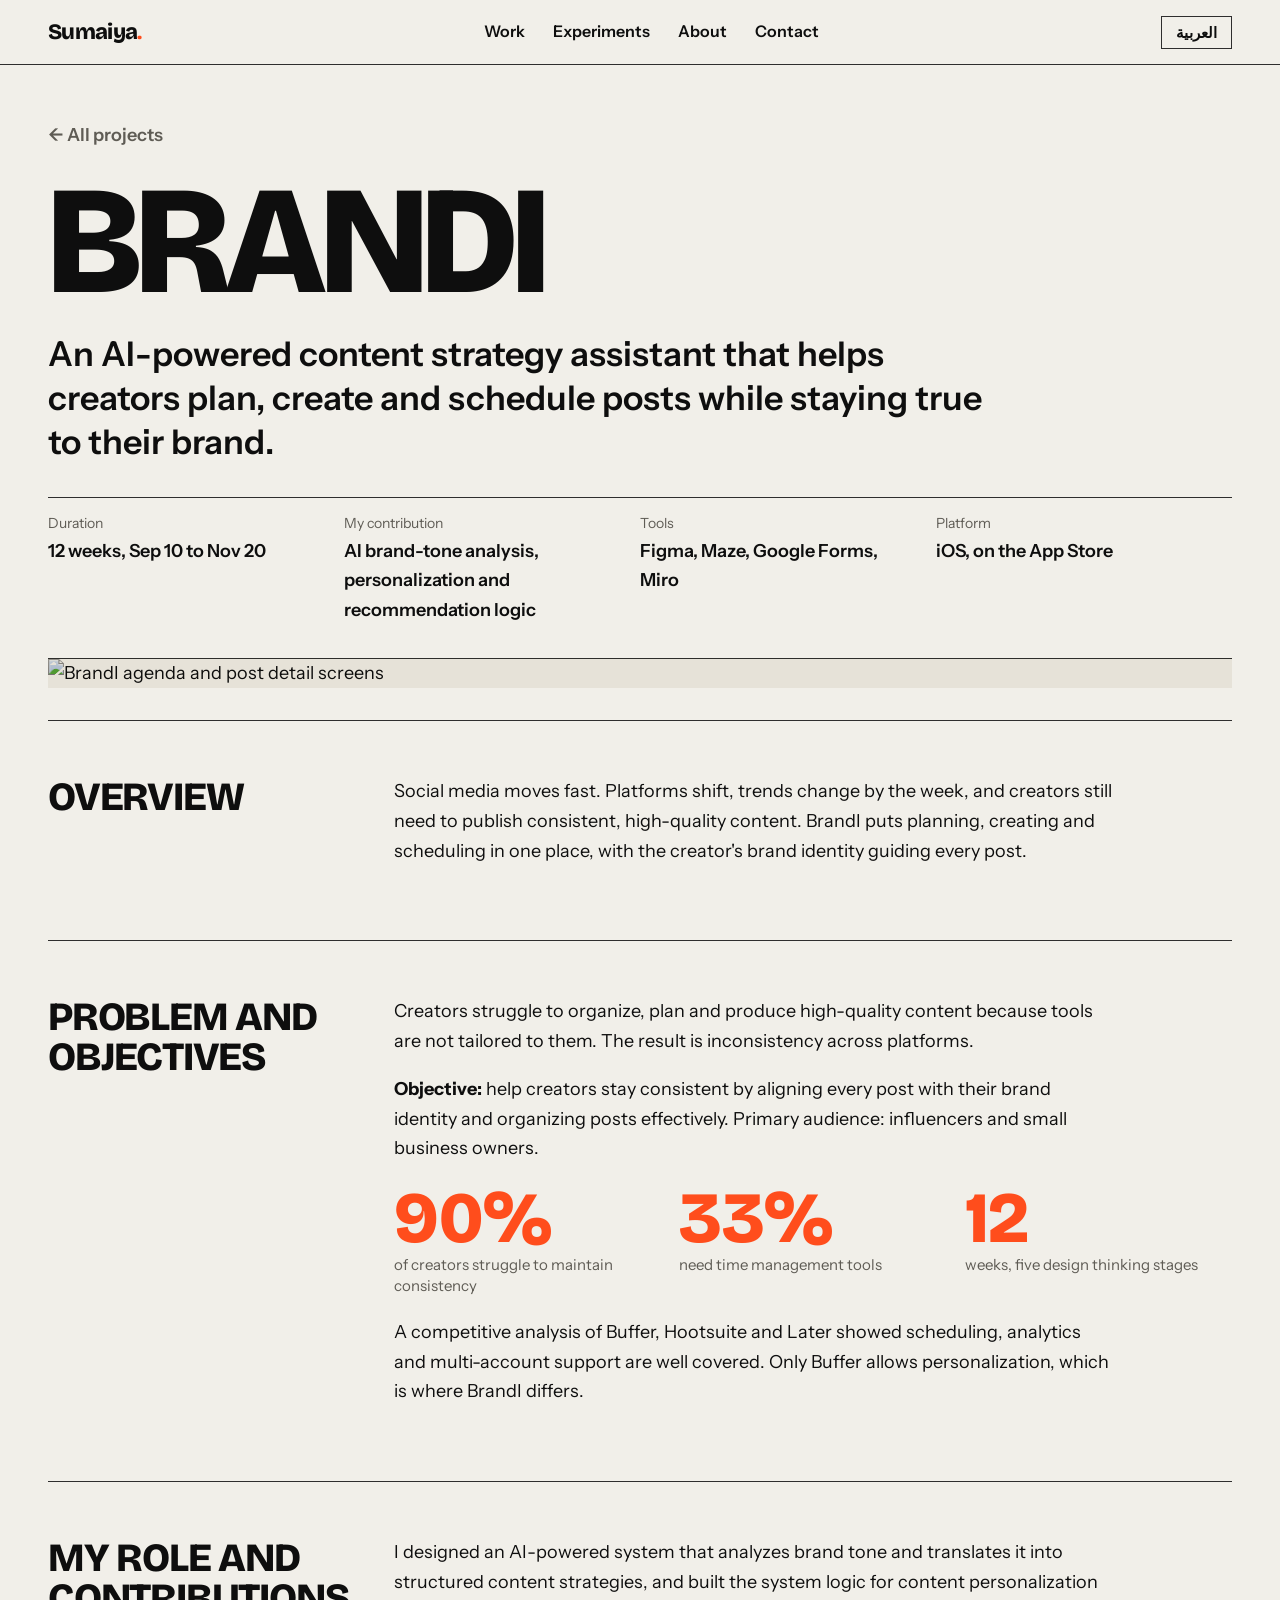
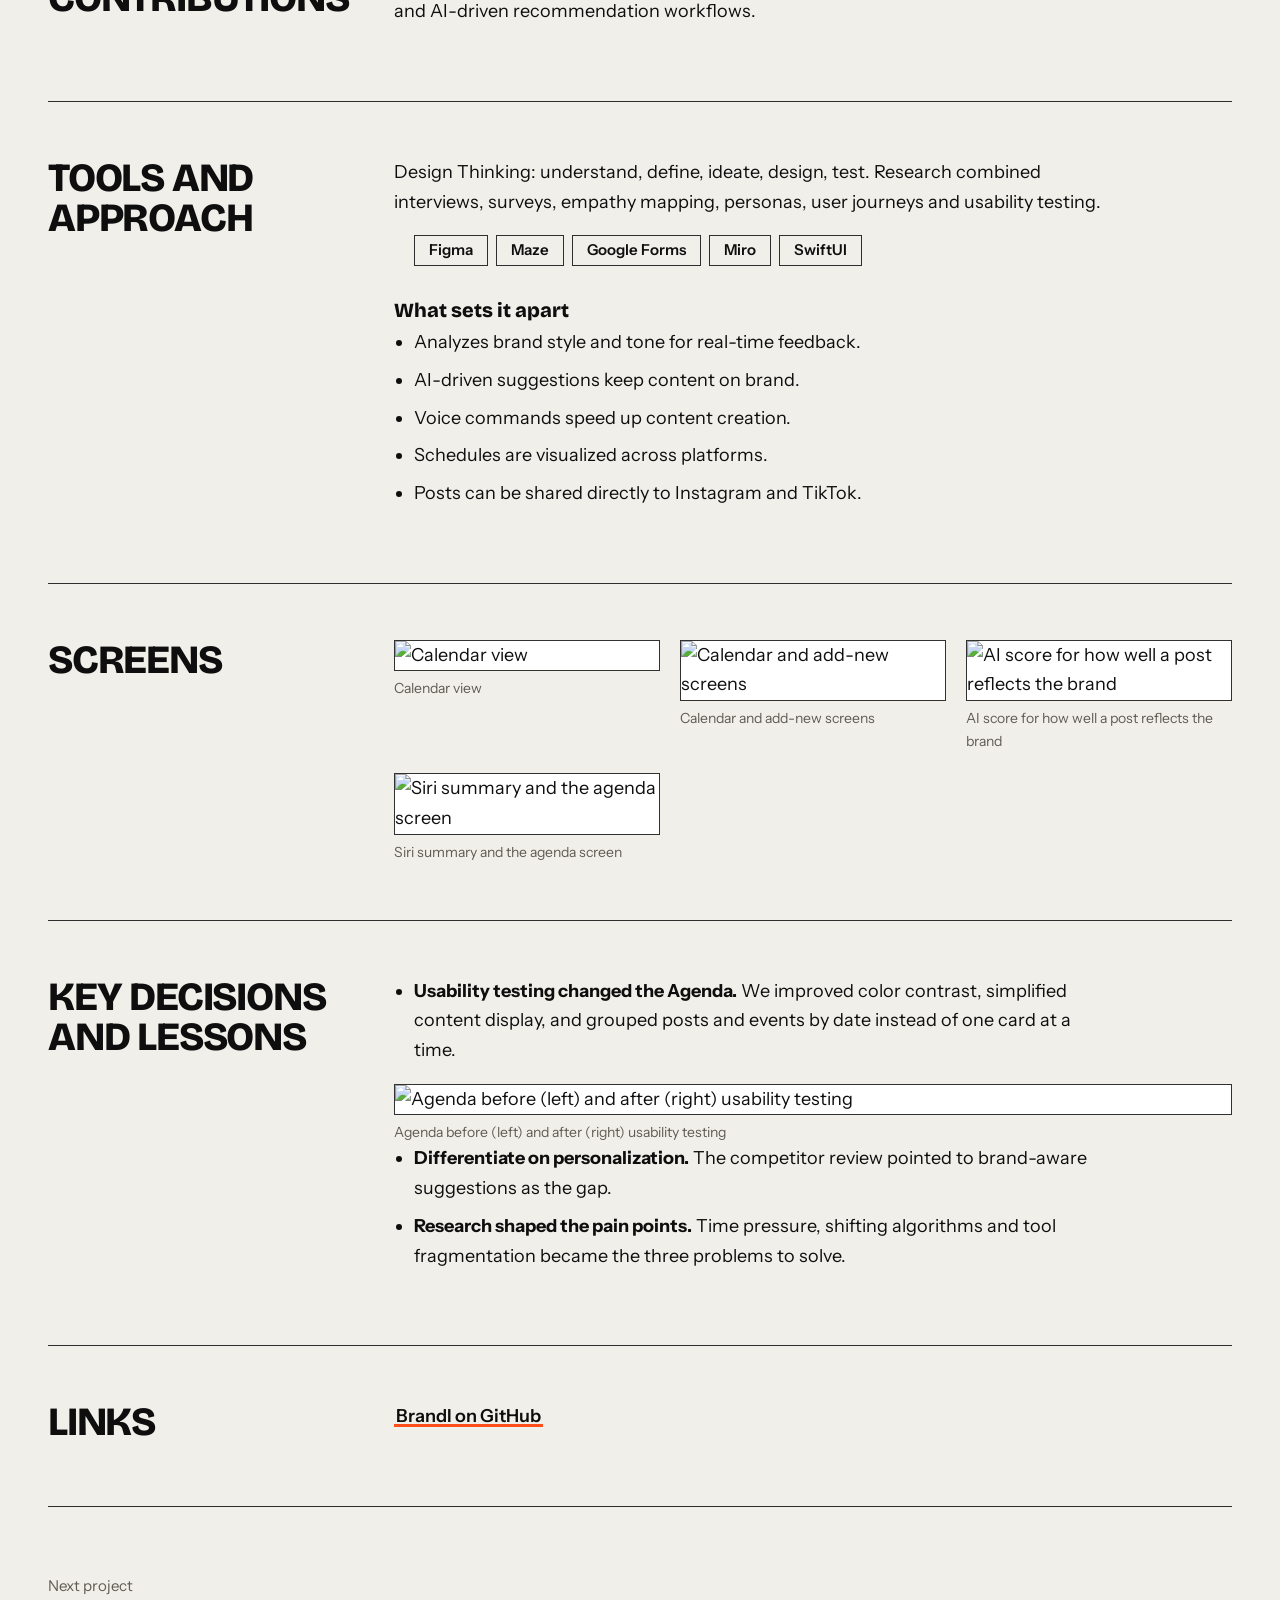
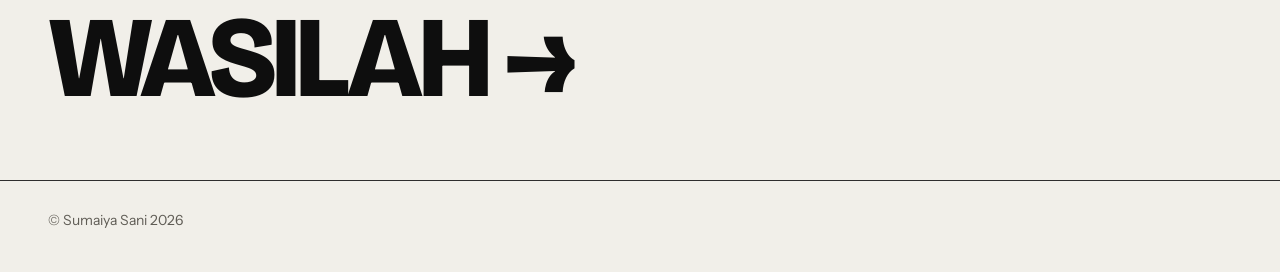
==== project-brandi.html @ 0cf7f4a2 "Add files via upload" ====
<!DOCTYPE html>
<html lang="en">
<head>
<meta charset="utf-8">
<meta name="viewport" content="width=device-width, initial-scale=1">
<script>try{if(localStorage.getItem('lang')==='ar'){document.documentElement.lang='ar';document.documentElement.dir='rtl'}}catch(e){}</script>
<title data-ar="BrandI | سمية ثاني">BrandI | Sumaiya Sani</title>
<meta name="description" content="An AI-powered content strategy assistant that helps creators plan, create and schedule posts while staying true to their brand.">
<meta property="og:title" content="BrandI | Sumaiya Sani">
<meta property="og:description" content="An AI-powered content strategy assistant that helps creators plan, create and schedule posts while staying true to their brand.">
<meta property="og:image" content="images/brandi-1.jpg">
<meta name="theme-color" content="#F1EFE9">
<link rel="preconnect" href="https://fonts.googleapis.com">
<link rel="preconnect" href="https://fonts.gstatic.com" crossorigin>
<link href="https://fonts.googleapis.com/css2?family=Bricolage+Grotesque:wght@700;800&family=IBM+Plex+Sans+Arabic:wght@400;600;700&family=Instrument+Sans:wght@400;600;700&display=swap" rel="stylesheet">
<link rel="stylesheet" href="site.css">
</head>
<body>
<a class="skip" href="#main" data-ar="انتقل إلى المحتوى">Skip to content</a>
<div id="cur" aria-hidden="true"></div>
<img id="pv" alt="" src="[data-uri]">
<header class="hdr"><div class="wrap">
<a class="logo" href="index.html" aria-label="Sumaiya Sani, home">Sumaiya<b>.</b></a>
<nav class="nav" id="nav" aria-label="Main">
<a href="index.html#work" data-ar="أعمالي">Work</a><a href="index.html#experiments" data-ar="تجارب">Experiments</a><a href="index.html#about" data-ar="نبذة">About</a><a href="index.html#contact" data-ar="تواصل">Contact</a>
</nav>
<div class="hr"><button class="lg" type="button" aria-label="Switch language">العربية</button><button class="mb" type="button" aria-expanded="false" aria-controls="nav">Menu</button></div>
</div></header>

<main id="main"><div class="wrap">
<div class="ph1">
<a class="bk" href="index.html#projects" data-ar="→ كل المشاريع">&larr; All projects</a>
<h1 class="d">BrandI</h1>
<p class="one" data-ar="مساعد ذكاء اصطناعي لاستراتيجية المحتوى يساعد صناع المحتوى على التخطيط وإنشاء وجدولة المنشورات مع البقاء وفيّين لعلامتهم.">An AI-powered content strategy assistant that helps creators plan, create and schedule posts while staying true to their brand.</p>
<dl class="meta"><div><dt data-ar="المدة">Duration</dt><dd data-ar="12 أسبوعًا، من 10 سبتمبر إلى 20 نوفمبر">12 weeks, Sep 10 to Nov 20</dd></div><div><dt data-ar="مساهمتي">My contribution</dt><dd data-ar="تحليل نبرة العلامة بالذكاء الاصطناعي ومنطق التخصيص والتوصيات">AI brand-tone analysis, personalization and recommendation logic</dd></div><div><dt data-ar="الأدوات">Tools</dt><dd>Figma, Maze, Google Forms, Miro</dd></div><div><dt data-ar="المنصة">Platform</dt><dd data-ar="iOS، على App Store">iOS, on the App Store</dd></div></dl>
<div class="hi "><img src="images/brandi-1.jpg" alt="BrandI agenda and post detail screens"></div>
</div>
<div class="sc rv"><h2 class="d" data-ar="نظرة عامة">Overview</h2><div class="tx"><p data-ar="وسائل التواصل تتحرك بسرعة. المنصات تتغير، والاتجاهات تتبدل أسبوعيًا، ومع ذلك يحتاج صناع المحتوى إلى نشر محتوى متسق وعالي الجودة. يجمع BrandI التخطيط والإنشاء والجدولة في مكان واحد، وتوجّه هوية علامة المبدع كل منشور.">Social media moves fast. Platforms shift, trends change by the week, and creators still need to publish consistent, high-quality content. BrandI puts planning, creating and scheduling in one place, with the creator's brand identity guiding every post.</p></div></div>
<div class="sc rv"><h2 class="d" data-ar="المشكلة والأهداف">Problem and objectives</h2><div class="tx"><p data-ar="يعاني صناع المحتوى من تنظيم المحتوى وتخطيطه وإنتاجه بجودة عالية لأن الأدوات غير مصممة لهم. والنتيجة عدم اتساق عبر المنصات.">Creators struggle to organize, plan and produce high-quality content because tools are not tailored to them. The result is inconsistency across platforms.</p><p data-ar="&lt;b&gt;الهدف:&lt;/b&gt; مساعدة صناع المحتوى على الاتساق بمواءمة كل منشور مع هوية علامتهم وتنظيم المنشورات بفعالية. الجمهور الأساسي: المؤثرون وأصحاب الأعمال الصغيرة."><b>Objective:</b> help creators stay consistent by aligning every post with their brand identity and organizing posts effectively. Primary audience: influencers and small business owners.</p><div class="big3"><div><b>90%</b><span data-ar="من صناع المحتوى يجدون صعوبة في الحفاظ على الاتساق">of creators struggle to maintain consistency</span></div><div><b>33%</b><span data-ar="يحتاجون أدوات لإدارة الوقت">need time management tools</span></div><div><b>12</b><span data-ar="أسبوعًا، خمس مراحل من التفكير التصميمي">weeks, five design thinking stages</span></div></div><p data-ar="أظهر تحليل المنافسين Buffer وHootsuite وLater أن الجدولة والتحليلات ودعم الحسابات المتعددة مغطاة جيدًا. وBuffer وحده يتيح التخصيص، وهنا يختلف BrandI.">A competitive analysis of Buffer, Hootsuite and Later showed scheduling, analytics and multi-account support are well covered. Only Buffer allows personalization, which is where BrandI differs.</p></div></div>
<div class="sc rv"><h2 class="d" data-ar="دوري ومساهماتي">My role and contributions</h2><div class="tx"><p data-ar="صممت نظامًا مدعومًا بالذكاء الاصطناعي يحلل نبرة العلامة ويحوّلها إلى استراتيجيات محتوى منظمة، وبنيت منطق النظام لتخصيص المحتوى وسير عمل التوصيات المدعومة بالذكاء الاصطناعي.">I designed an AI-powered system that analyzes brand tone and translates it into structured content strategies, and built the system logic for content personalization and AI-driven recommendation workflows.</p></div></div>
<div class="sc rv"><h2 class="d" data-ar="الأدوات والمنهج">Tools and approach</h2><div class="tx"><p data-ar="التفكير التصميمي: فهم، تعريف، توليد أفكار، تصميم، اختبار. جمع البحث بين المقابلات والاستبيانات وخرائط التعاطف والشخصيات ورحلات المستخدم واختبارات قابلية الاستخدام.">Design Thinking: understand, define, ideate, design, test. Research combined interviews, surveys, empathy mapping, personas, user journeys and usability testing.</p><ul class="tl"><li>Figma</li><li>Maze</li><li>Google Forms</li><li>Miro</li><li>SwiftUI</li></ul><h3 data-ar="ما يميزه">What sets it apart</h3><ul><li data-ar="يحلل أسلوب العلامة ونبرتها لتغذية راجعة فورية.">Analyzes brand style and tone for real-time feedback.</li><li data-ar="اقتراحات بالذكاء الاصطناعي تُبقي المحتوى على العلامة.">AI-driven suggestions keep content on brand.</li><li data-ar="أوامر صوتية تسرّع إنشاء المحتوى.">Voice commands speed up content creation.</li><li data-ar="تُعرض الجداول عبر المنصات بصريًا.">Schedules are visualized across platforms.</li><li data-ar="يمكن مشاركة المنشورات مباشرة إلى إنستغرام وتيك توك.">Posts can be shared directly to Instagram and TikTok.</li></ul></div></div>
<div class="sc rv"><h2 class="d" data-ar="الشاشات">Screens</h2><div class="tx"><div class="shots"><figure><img src="images/brandi-2.jpg" alt="Calendar view" loading="lazy"><figcaption data-ar="عرض التقويم">Calendar view</figcaption></figure><figure><img src="images/brandi-calendar.jpg" alt="Calendar and add-new screens" loading="lazy"><figcaption data-ar="التقويم وشاشة الإضافة">Calendar and add-new screens</figcaption></figure><figure><img src="images/brandi-ai.jpg" alt="AI score for how well a post reflects the brand" loading="lazy"><figcaption data-ar="تقييم بالذكاء الاصطناعي لمدى تعبير المنشور عن العلامة">AI score for how well a post reflects the brand</figcaption></figure><figure><img src="images/brandi-siri.jpg" alt="Siri summary and the agenda screen" loading="lazy"><figcaption data-ar="ملخص Siri وشاشة Agenda">Siri summary and the agenda screen</figcaption></figure></div></div></div>
<div class="sc rv"><h2 class="d" data-ar="القرارات والدروس">Key decisions and lessons</h2><div class="tx"><ul><li data-ar="&lt;b&gt;اختبار قابلية الاستخدام غيّر Agenda.&lt;/b&gt; حسّنا تباين الألوان، وبسّطنا عرض المحتوى، وجمعنا المنشورات والفعاليات حسب التاريخ بدل بطاقة واحدة في كل مرة."><b>Usability testing changed the Agenda.</b> We improved color contrast, simplified content display, and grouped posts and events by date instead of one card at a time.</li></ul><div class="shots"><figure><img src="images/brandi-usability.jpg" alt="Agenda before (left) and after (right) usability testing" loading="lazy"><figcaption data-ar="شاشة Agenda قبل (يسارًا) وبعد (يمينًا) اختبار قابلية الاستخدام">Agenda before (left) and after (right) usability testing</figcaption></figure></div><ul><li data-ar="&lt;b&gt;التميّز بالتخصيص.&lt;/b&gt; أشارت مراجعة المنافسين إلى أن الاقتراحات الواعية بالعلامة هي الفجوة."><b>Differentiate on personalization.</b> The competitor review pointed to brand-aware suggestions as the gap.</li><li data-ar="&lt;b&gt;البحث شكّل نقاط الألم.&lt;/b&gt; ضغط الوقت وتغيّر الخوارزميات وتشتت الأدوات أصبحت المشكلات الثلاث التي نحلها."><b>Research shaped the pain points.</b> Time pressure, shifting algorithms and tool fragmentation became the three problems to solve.</li></ul></div></div>
<div class="sc rv"><h2 class="d" data-ar="الروابط">Links</h2><div class="tx"><p><a class="ph" href="https://github.com/sumaiya-thani/BrandI">BrandI on GitHub</a></p></div></div>
</div>
<div class="wrap"><a class="nxt" href="project-wasilaah.html"><small data-ar="المشروع التالي">Next project</small><b data-ar="Wasilah ←">Wasilah &rarr;</b></a></div>
</main>
<footer><div class="wrap"><span data-ar="© سمية ثاني">&copy; Sumaiya Sani</span> <span id="y"></span></div></footer>
<dialog id="lb"><img alt=""></dialog>
<script src="site.js"></script>
</body>
</html>
---- site.css ----
@view-transition{navigation:auto}
:root{--bg:#F1EFE9;--ink:#0E0E0E;--mute:#5F5C55;--ln:rgba(14,14,14,.85);--soft:#E6E2D8;--ac:#FF4D1C;--d:"Bricolage Grotesque","Helvetica Neue",Arial,sans-serif;--b:"Instrument Sans","Helvetica Neue",Arial,sans-serif}
*{box-sizing:border-box}
html{scroll-behavior:smooth;scroll-padding-top:80px}
body{margin:0;background:var(--bg);color:var(--ink);font:400 18px/1.65 var(--b);overflow-x:hidden}
img,svg{max-width:100%;display:block}
a{color:inherit}
:focus-visible{outline:3px solid var(--ac);outline-offset:3px}
.skip{position:absolute;left:-999px;top:8px;background:var(--ink);color:var(--bg);padding:8px 14px;z-index:100}
.skip:focus{left:8px}
.wrap{max-width:1240px;margin:0 auto;padding:0 28px}
.d{font-family:var(--d);font-weight:800;text-transform:uppercase;letter-spacing:-.035em;line-height:.92}
/* header */
.hdr{position:sticky;top:0;z-index:40;background:var(--bg);border-bottom:1px solid var(--ln)}
.hdr .wrap{display:flex;justify-content:space-between;align-items:center;height:64px}
.logo{font:800 22px var(--d);text-decoration:none;letter-spacing:-.03em}
.logo b{color:var(--ac)}
.nav{display:flex;gap:28px}
.nav a{text-decoration:none;font-weight:600;font-size:16px;background:linear-gradient(var(--ac),var(--ac)) 0 100%/0 2px no-repeat;transition:background-size .25s;padding-bottom:2px}
.nav a:hover,.nav a[aria-current]{background-size:100% 2px}
.hr{display:flex;gap:8px}
.lg{font:600 15px var(--b);background:none;border:1px solid var(--ln);padding:6px 14px;cursor:pointer;color:var(--ink)}
.lg:hover,.mb:hover{background:var(--ink);color:var(--bg)}
.mb{display:none;font:600 15px var(--b);background:none;border:1px solid var(--ln);padding:6px 14px;cursor:pointer;color:var(--ink)}
@media (max-width:760px){.mb{display:block}.nav{position:fixed;inset:64px 0 0 0;background:var(--bg);flex-direction:column;gap:0;padding:12px 28px;transform:translateY(-120%);transition:transform .35s;visibility:hidden}.nav.open{transform:none;visibility:visible}.nav a{font:800 44px/1.3 var(--d);text-transform:uppercase;border-bottom:1px solid var(--ln);padding:14px 0;background:none}}
/* inline phrases */
.ph{text-decoration:none;font-weight:600;background:linear-gradient(var(--ac),var(--ac)) 0 100%/100% 3px no-repeat;transition:background-size .25s,color .25s;padding:0 .1em}
.ph:hover,.ph:focus-visible{background-size:100% 100%;color:#fff}
/* hero */
.hero{padding:72px 0 64px}
.hero h1{font-size:clamp(64px,17vw,230px);margin:0 0 40px}
.hero h1>span{display:block;overflow:hidden;padding-bottom:.04em}
.hero h1 .c{display:inline-block;transition:transform .25s cubic-bezier(.3,1.6,.5,1)}
.hero h1 .c:hover{transform:translateY(-.08em) rotate(-4deg);color:var(--ac)}
.hero h1 em{font-style:normal;color:var(--ac)}
.hg{display:grid;grid-template-columns:3fr 7fr;gap:28px}
.hg small{font-size:15px;color:var(--mute);line-height:1.5}
.hg p{font:600 clamp(22px,3.4vw,38px)/1.3 var(--b);margin:0;max-width:26em}
/* sections */
section{border-top:1px solid var(--ln);padding:88px 0}
h2{font-size:clamp(38px,7vw,88px);margin:0 0 40px}
.lab{font-size:15px;color:var(--mute);margin:0 0 8px}
.what p{font:700 clamp(30px,6.2vw,76px)/1.02 var(--d);letter-spacing:-.03em;margin:0 0 28px;max-width:16em}
.what p:nth-child(even){margin-inline-start:clamp(0px,14vw,200px)}
.what .ph{font-weight:800}
/* featured */
.fg{display:grid;grid-template-columns:repeat(12,1fr);gap:56px 28px}
.fc{display:block;text-decoration:none;border-top:1px solid var(--ln);padding-top:14px}
.fc .im{background:var(--soft);overflow:hidden;margin-bottom:16px}
.fc .im img{width:100%;transition:transform .7s cubic-bezier(.2,.7,.3,1)}
.fc .im img.mx{mix-blend-mode:multiply}
.fc:hover .im img{transform:scale(1.05)}
.fc h3{font:800 clamp(30px,4.4vw,54px)/.98 var(--d);text-transform:uppercase;letter-spacing:-.03em;margin:0 0 8px;display:flex;justify-content:space-between;gap:12px}
.fc h3 i{font-style:normal;color:var(--ac);transition:transform .3s}
.fc:hover h3 i{transform:translate(6px,-6px)}
.fc p{margin:0;color:var(--mute);max-width:34em}
.f1{grid-column:1/9}.f2{grid-column:9/13;align-self:end}.f3{grid-column:1/6;margin-top:20px}.f4{grid-column:6/13;margin-top:96px}
.fc .im.dk{background:#0b0c2a}
.fc .im.sq img{aspect-ratio:4/3;object-fit:cover;object-position:top}
@media (max-width:860px){.f1,.f2,.f3,.f4{grid-column:1/-1;margin-top:0}}
/* explore */
.fl{display:flex;flex-wrap:wrap;gap:8px 26px;margin:0 0 40px}
.fl button{font:700 20px var(--d);text-transform:uppercase;letter-spacing:-.02em;background:linear-gradient(var(--ac),var(--ac)) 0 100%/0 3px no-repeat;border:0;padding:0 0 3px;cursor:pointer;color:var(--mute);transition:background-size .25s,color .25s}
.fl button:hover{color:var(--ink)}
.fl button[aria-pressed=true]{color:var(--ink);background-size:100% 3px}
.ex{columns:3 280px;column-gap:28px}
.it{break-inside:avoid;border-top:1px solid var(--ln);padding:14px 0 30px;animation:in .5s ease both}
.it[hidden]{display:none}
@keyframes in{from{opacity:0;transform:translateY(14px)}}
.it .im{background:var(--soft);margin-bottom:12px}
.it .im img{width:100%;mix-blend-mode:multiply}
.it .im.dk img{mix-blend-mode:normal}
.it h3{font:800 25px/1.05 var(--d);letter-spacing:-.02em;margin:0 0 6px}
.it p{margin:0;color:var(--mute);font-size:16px}
.it .tg{font-size:13px;color:var(--ac);font-weight:700;margin-bottom:6px}
.it details summary{cursor:pointer;color:var(--ink);font-weight:600;margin-top:8px;font-size:16px}
.it details p{margin-top:8px;color:var(--ink)}
.empty{display:none;color:var(--mute)}
/* all projects */
.row{display:grid;grid-template-columns:60px 1fr auto auto;gap:20px;align-items:baseline;padding:22px 0;border-top:1px solid var(--ln);text-decoration:none;transition:padding .3s}
.row:last-child{border-bottom:1px solid var(--ln)}
.row .n{color:var(--mute);font-size:15px}
.row .tt{font:800 clamp(28px,5vw,60px)/1 var(--d);text-transform:uppercase;letter-spacing:-.03em;transition:transform .3s,color .3s}
.row .ds{color:var(--mute);font-size:15px;max-width:20em}
.row .ar{color:var(--ac);font-size:30px;font-family:var(--d)}
a.row:hover .tt{transform:translateX(12px);color:var(--ac)}
.row.off .tt{color:var(--mute)}
.row.off .ar{color:var(--mute);font:400 14px var(--b)}
@media (max-width:760px){.row{grid-template-columns:36px 1fr auto}.row .ds{display:none}}
/* about */
.ab{display:grid;grid-template-columns:5fr 7fr;gap:48px}
.ab p{margin:0 0 20px;font-size:clamp(20px,2.4vw,27px);line-height:1.4}
.ab ul{list-style:none;margin:0;padding:0}
.ab li{padding:12px 0;border-top:1px solid var(--ln);display:flex;justify-content:space-between;gap:16px}
.ab li span{color:var(--mute);font-size:15px;text-align:end}
@media (max-width:860px){.ab{grid-template-columns:1fr}}
/* contact */
.ct h2{font-size:clamp(44px,10vw,150px)}
.ct .mail{direction:ltr;display:inline-block;font:800 clamp(26px,5.4vw,72px)/1.05 var(--d);letter-spacing:-.03em;text-decoration:none;margin:12px 0 28px;word-break:break-all;background:linear-gradient(var(--ac),var(--ac)) 0 100%/100% 6px no-repeat;transition:background-size .3s,color .3s}
.ct .mail:hover{background-size:100% 100%;color:#fff}
.soc{display:flex;gap:26px;flex-wrap:wrap;font-weight:700;font-size:20px}
footer{padding:28px 0 40px;border-top:1px solid var(--ln);color:var(--mute);font-size:14px}
/* cursor + preview */
#cur{position:fixed;left:0;top:0;width:14px;height:14px;margin:-7px 0 0 -7px;border-radius:50%;background:var(--ac);pointer-events:none;z-index:90;opacity:0;transition:width .2s,height .2s,margin .2s,opacity .2s}
#cur.on{opacity:1}
#cur.big{width:56px;height:56px;margin:-28px 0 0 -28px;opacity:.25}
#pv{position:fixed;left:0;top:0;width:300px;pointer-events:none;z-index:60;opacity:0;transition:opacity .2s;background:var(--soft);border:1px solid var(--ln)}
#pv.on{opacity:1}
@media (hover:none),(pointer:coarse){#cur,#pv{display:none}}
/* reveal */
.rv{opacity:0;transform:translateY(32px);transition:opacity .8s ease,transform .8s cubic-bezier(.2,.7,.3,1);transition-delay:var(--dl,0s)}
.rv.in{opacity:1;transform:none}
/* project detail */
.ph1{padding:56px 0 32px}
.ph1 .bk{font-weight:600;text-decoration:none;color:var(--mute)}
.ph1 h1{font-size:clamp(52px,12vw,170px);margin:20px 0 20px}
.ph1 .one{font:600 clamp(22px,3vw,34px)/1.3 var(--b);max-width:28em;margin:0 0 32px}
.meta{display:grid;grid-template-columns:repeat(auto-fit,minmax(200px,1fr));gap:0;border-top:1px solid var(--ln)}
.meta div{padding:14px 0;padding-inline-end:20px}
.meta dt{font-size:14px;color:var(--mute)}
.meta dd{margin:2px 0 0;font-weight:600}
.hi{background:var(--soft);margin:16px 0 0;border-top:1px solid var(--ln)}
.hi img{width:100%;max-height:560px;object-fit:contain;margin:0 auto;mix-blend-mode:multiply}
.hi.dk{background:#0b0c2a}.hi.dk img{mix-blend-mode:normal}
.sc{display:grid;grid-template-columns:3fr 8fr;gap:32px;padding:56px 0;border-top:1px solid var(--ln)}
.sc h2{font-size:clamp(26px,3.4vw,40px);margin:0;letter-spacing:-.03em;line-height:1}
.sc .tx p{margin:0 0 18px;max-width:40em}
.sc .tx ul{margin:0 0 18px;padding-inline-start:20px;max-width:40em}
.sc .tx li{margin-bottom:8px}
.sc .tx h3{font:800 20px var(--d);margin:24px 0 6px}
.shots{display:grid;grid-template-columns:repeat(auto-fit,minmax(220px,1fr));gap:20px}
.shots figure{margin:0}
.shots img{background:#fff;border:1px solid var(--ln);width:100%;cursor:zoom-in}
.shots figcaption{font-size:14px;color:var(--mute);margin-top:6px}
.emp{border:1px dashed var(--ln);padding:20px;color:var(--mute)}
.tl{display:flex;flex-wrap:wrap;gap:8px;list-style:none;padding:0;margin:0 0 18px}
.tl li{border:1px solid var(--ln);padding:2px 14px;font-weight:600;font-size:15px}
.big3{display:grid;grid-template-columns:repeat(auto-fit,minmax(150px,1fr));gap:18px;margin:8px 0 22px}
.big3 b{display:block;font:800 clamp(44px,6vw,72px)/1 var(--d);color:var(--ac)}
.big3 span{font-size:15px;color:var(--mute);line-height:1.4;display:block}
.nxt{display:block;padding:64px 0;border-top:1px solid var(--ln);text-decoration:none}
.nxt small{color:var(--mute)}
.nxt b{display:block;font:800 clamp(40px,9vw,120px)/1 var(--d);text-transform:uppercase;letter-spacing:-.035em;transition:transform .3s,color .3s}
.nxt:hover b{transform:translateX(16px);color:var(--ac)}
#lb{border:0;padding:0;background:transparent;max-width:94vw;max-height:94vh}
#lb::backdrop{background:rgba(14,14,14,.85)}
#lb img{max-width:94vw;max-height:90vh;background:#fff}
@media (max-width:860px){.sc{grid-template-columns:1fr;gap:16px}.hg{grid-template-columns:1fr}}
@media (prefers-reduced-motion:reduce){html{scroll-behavior:auto}*{animation:none!important;transition:none!important}.rv{opacity:1;transform:none}#cur{display:none}}

/* Arabic / RTL */
html[lang=ar]{--d:"IBM Plex Sans Arabic","Bricolage Grotesque",sans-serif;--b:"IBM Plex Sans Arabic","Instrument Sans",sans-serif}
html[lang=ar] *{text-transform:none!important;letter-spacing:0!important}
html[lang=ar] h1,html[lang=ar] h2,html[lang=ar] .fc h3,html[lang=ar] .row .tt,html[lang=ar] .nxt b,html[lang=ar] .what p,html[lang=ar] .it h3,html[lang=ar] .sc h2,html[lang=ar] .big3 b,html[lang=ar] .fl button{line-height:1.3}
html[lang=ar] .ct .mail{line-height:1.2}
html[lang=ar] .hero h1{font-size:clamp(56px,14vw,190px)}
[dir=rtl] .fc:hover h3 i{transform:translate(-6px,-6px)}
[dir=rtl] a.row:hover .tt{transform:translateX(-12px)}
[dir=rtl] .nxt:hover b{transform:translateX(-16px)}
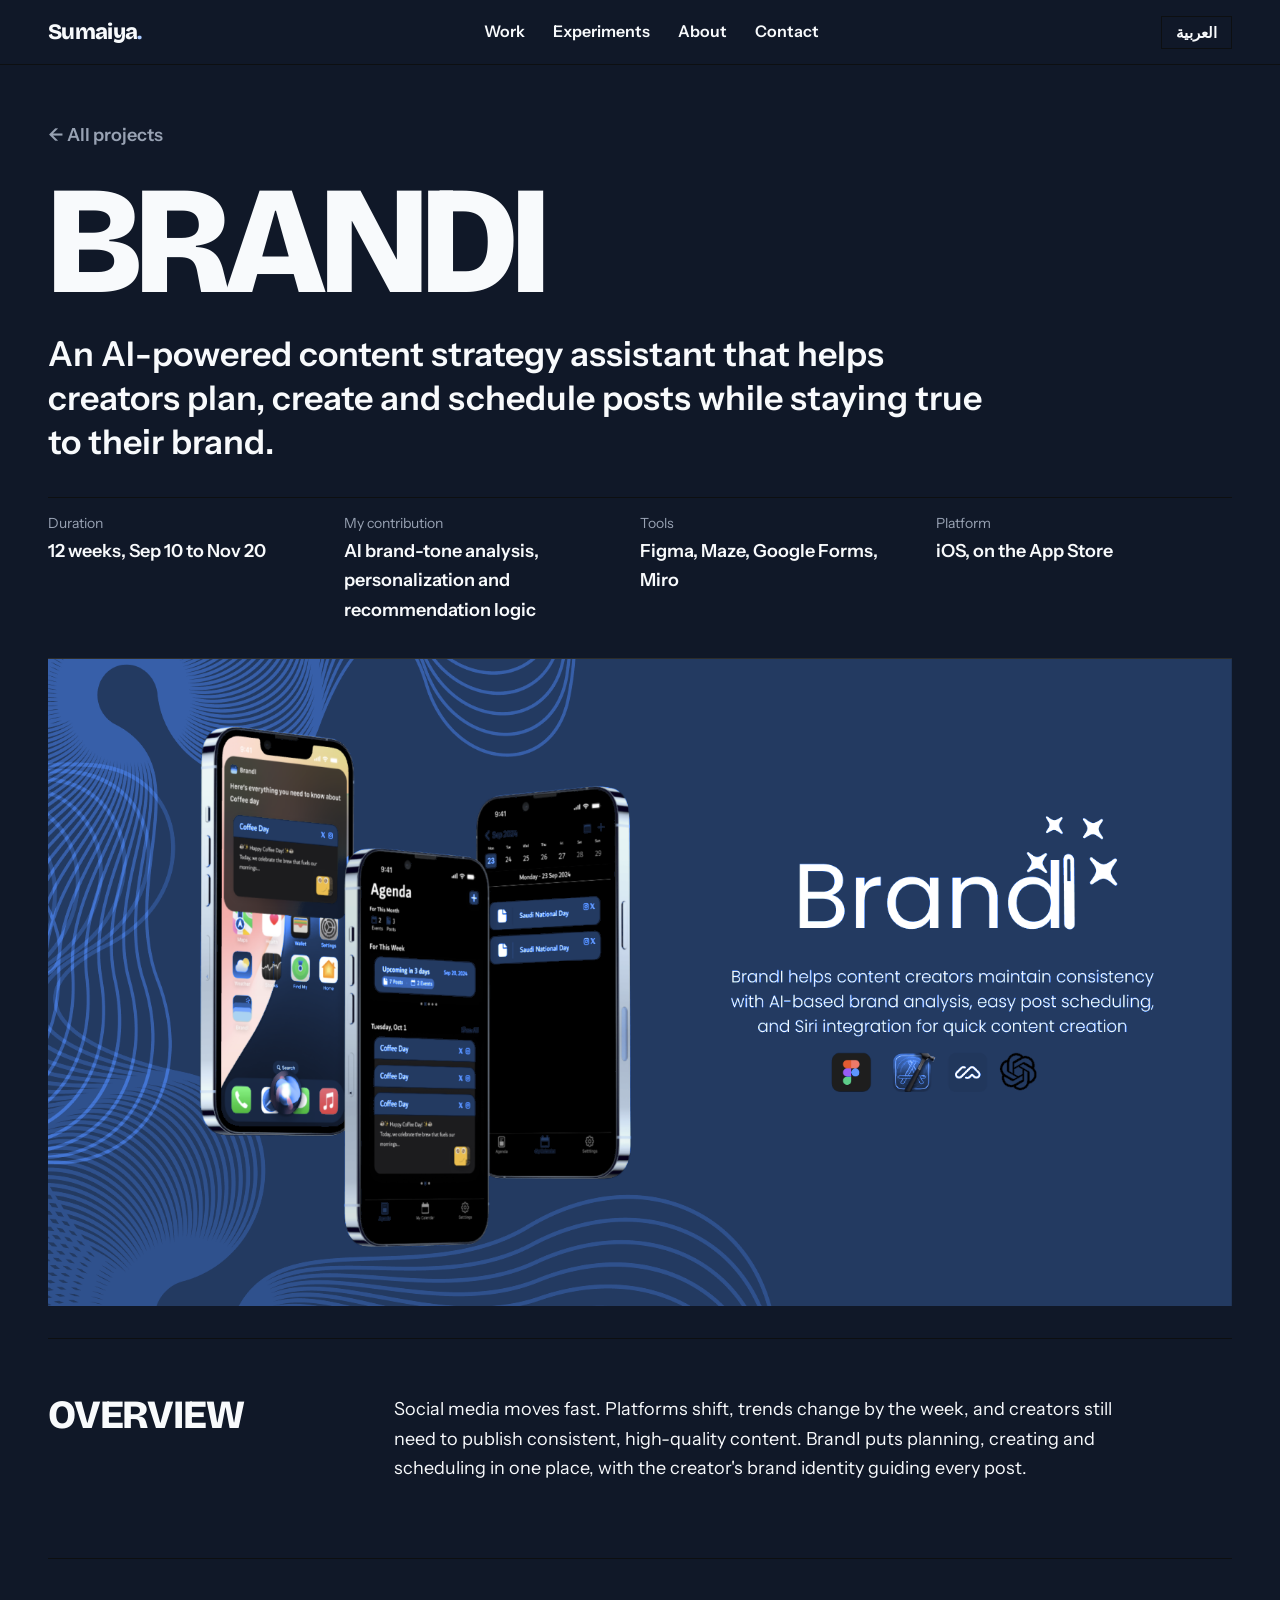
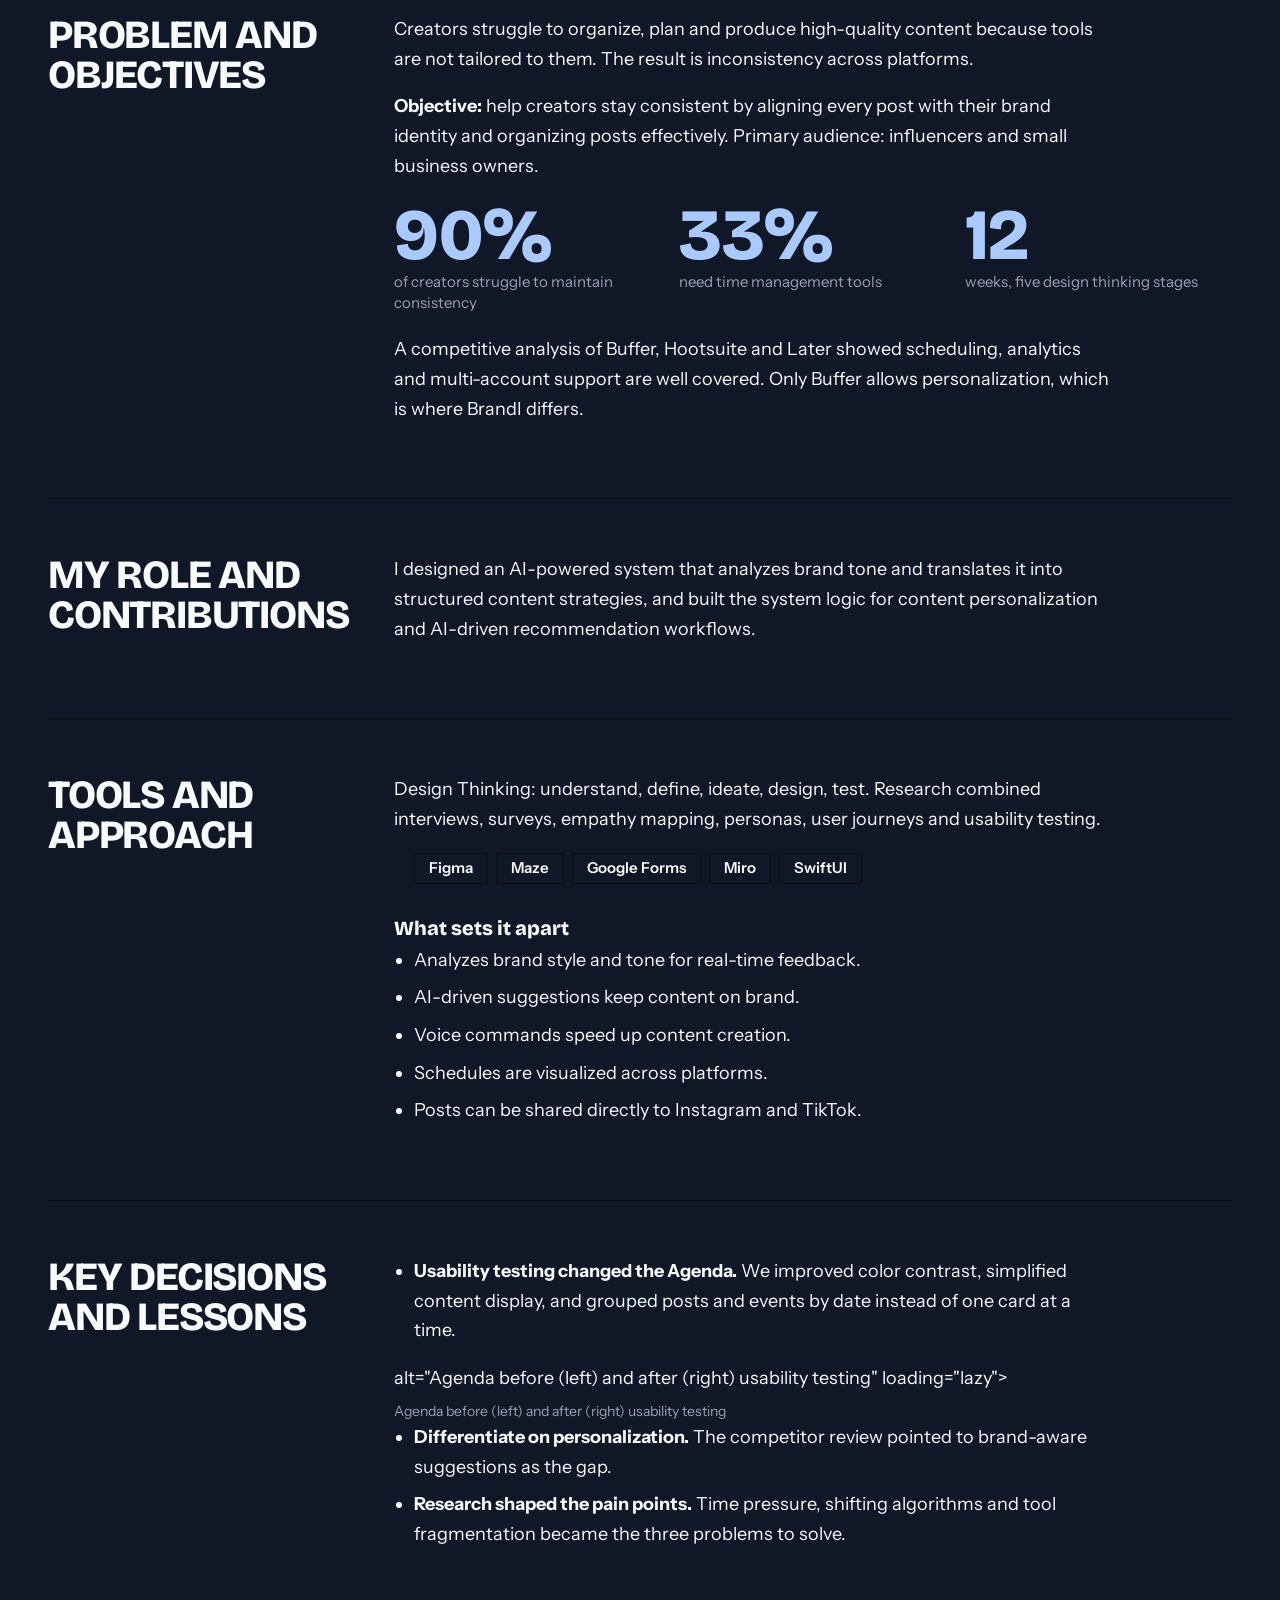
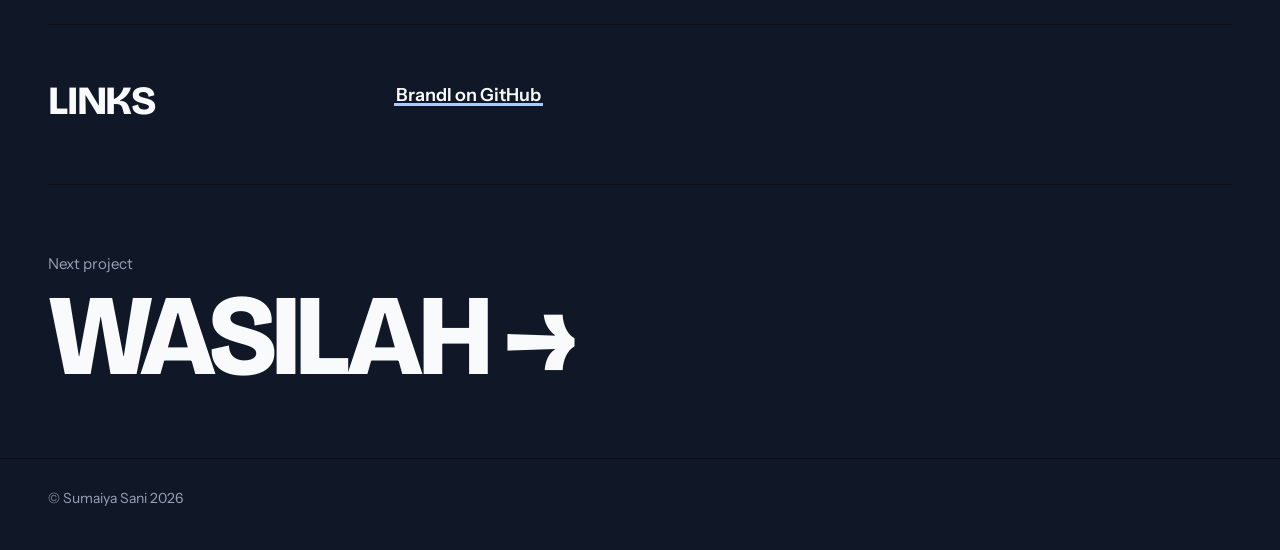
==== commit 72a7f317: "update" ====
--- a/project-brandi.html
+++ b/project-brandi.html
@@ -8,7 +8,7 @@
 <meta name="description" content="An AI-powered content strategy assistant that helps creators plan, create and schedule posts while staying true to their brand.">
 <meta property="og:title" content="BrandI | Sumaiya Sani">
 <meta property="og:description" content="An AI-powered content strategy assistant that helps creators plan, create and schedule posts while staying true to their brand.">
-<meta property="og:image" content="images/brandi-1.jpg">
+<meta property="og:image" content="brandi-cover-16x9.png">
 <meta name="theme-color" content="#F1EFE9">
 <link rel="preconnect" href="https://fonts.googleapis.com">
 <link rel="preconnect" href="https://fonts.gstatic.com" crossorigin>
@@ -33,14 +33,13 @@
 <h1 class="d">BrandI</h1>
 <p class="one" data-ar="مساعد ذكاء اصطناعي لاستراتيجية المحتوى يساعد صناع المحتوى على التخطيط وإنشاء وجدولة المنشورات مع البقاء وفيّين لعلامتهم.">An AI-powered content strategy assistant that helps creators plan, create and schedule posts while staying true to their brand.</p>
 <dl class="meta"><div><dt data-ar="المدة">Duration</dt><dd data-ar="12 أسبوعًا، من 10 سبتمبر إلى 20 نوفمبر">12 weeks, Sep 10 to Nov 20</dd></div><div><dt data-ar="مساهمتي">My contribution</dt><dd data-ar="تحليل نبرة العلامة بالذكاء الاصطناعي ومنطق التخصيص والتوصيات">AI brand-tone analysis, personalization and recommendation logic</dd></div><div><dt data-ar="الأدوات">Tools</dt><dd>Figma, Maze, Google Forms, Miro</dd></div><div><dt data-ar="المنصة">Platform</dt><dd data-ar="iOS، على App Store">iOS, on the App Store</dd></div></dl>
-<div class="hi "><img src="images/brandi-1.jpg" alt="BrandI agenda and post detail screens"></div>
+<div class="hi "><img src="images/brandi-cover-16x9.png" alt="BrandI agenda and post detail screens"></div>
 </div>
 <div class="sc rv"><h2 class="d" data-ar="نظرة عامة">Overview</h2><div class="tx"><p data-ar="وسائل التواصل تتحرك بسرعة. المنصات تتغير، والاتجاهات تتبدل أسبوعيًا، ومع ذلك يحتاج صناع المحتوى إلى نشر محتوى متسق وعالي الجودة. يجمع BrandI التخطيط والإنشاء والجدولة في مكان واحد، وتوجّه هوية علامة المبدع كل منشور.">Social media moves fast. Platforms shift, trends change by the week, and creators still need to publish consistent, high-quality content. BrandI puts planning, creating and scheduling in one place, with the creator's brand identity guiding every post.</p></div></div>
 <div class="sc rv"><h2 class="d" data-ar="المشكلة والأهداف">Problem and objectives</h2><div class="tx"><p data-ar="يعاني صناع المحتوى من تنظيم المحتوى وتخطيطه وإنتاجه بجودة عالية لأن الأدوات غير مصممة لهم. والنتيجة عدم اتساق عبر المنصات.">Creators struggle to organize, plan and produce high-quality content because tools are not tailored to them. The result is inconsistency across platforms.</p><p data-ar="&lt;b&gt;الهدف:&lt;/b&gt; مساعدة صناع المحتوى على الاتساق بمواءمة كل منشور مع هوية علامتهم وتنظيم المنشورات بفعالية. الجمهور الأساسي: المؤثرون وأصحاب الأعمال الصغيرة."><b>Objective:</b> help creators stay consistent by aligning every post with their brand identity and organizing posts effectively. Primary audience: influencers and small business owners.</p><div class="big3"><div><b>90%</b><span data-ar="من صناع المحتوى يجدون صعوبة في الحفاظ على الاتساق">of creators struggle to maintain consistency</span></div><div><b>33%</b><span data-ar="يحتاجون أدوات لإدارة الوقت">need time management tools</span></div><div><b>12</b><span data-ar="أسبوعًا، خمس مراحل من التفكير التصميمي">weeks, five design thinking stages</span></div></div><p data-ar="أظهر تحليل المنافسين Buffer وHootsuite وLater أن الجدولة والتحليلات ودعم الحسابات المتعددة مغطاة جيدًا. وBuffer وحده يتيح التخصيص، وهنا يختلف BrandI.">A competitive analysis of Buffer, Hootsuite and Later showed scheduling, analytics and multi-account support are well covered. Only Buffer allows personalization, which is where BrandI differs.</p></div></div>
 <div class="sc rv"><h2 class="d" data-ar="دوري ومساهماتي">My role and contributions</h2><div class="tx"><p data-ar="صممت نظامًا مدعومًا بالذكاء الاصطناعي يحلل نبرة العلامة ويحوّلها إلى استراتيجيات محتوى منظمة، وبنيت منطق النظام لتخصيص المحتوى وسير عمل التوصيات المدعومة بالذكاء الاصطناعي.">I designed an AI-powered system that analyzes brand tone and translates it into structured content strategies, and built the system logic for content personalization and AI-driven recommendation workflows.</p></div></div>
 <div class="sc rv"><h2 class="d" data-ar="الأدوات والمنهج">Tools and approach</h2><div class="tx"><p data-ar="التفكير التصميمي: فهم، تعريف، توليد أفكار، تصميم، اختبار. جمع البحث بين المقابلات والاستبيانات وخرائط التعاطف والشخصيات ورحلات المستخدم واختبارات قابلية الاستخدام.">Design Thinking: understand, define, ideate, design, test. Research combined interviews, surveys, empathy mapping, personas, user journeys and usability testing.</p><ul class="tl"><li>Figma</li><li>Maze</li><li>Google Forms</li><li>Miro</li><li>SwiftUI</li></ul><h3 data-ar="ما يميزه">What sets it apart</h3><ul><li data-ar="يحلل أسلوب العلامة ونبرتها لتغذية راجعة فورية.">Analyzes brand style and tone for real-time feedback.</li><li data-ar="اقتراحات بالذكاء الاصطناعي تُبقي المحتوى على العلامة.">AI-driven suggestions keep content on brand.</li><li data-ar="أوامر صوتية تسرّع إنشاء المحتوى.">Voice commands speed up content creation.</li><li data-ar="تُعرض الجداول عبر المنصات بصريًا.">Schedules are visualized across platforms.</li><li data-ar="يمكن مشاركة المنشورات مباشرة إلى إنستغرام وتيك توك.">Posts can be shared directly to Instagram and TikTok.</li></ul></div></div>
-<div class="sc rv"><h2 class="d" data-ar="الشاشات">Screens</h2><div class="tx"><div class="shots"><figure><img src="images/brandi-2.jpg" alt="Calendar view" loading="lazy"><figcaption data-ar="عرض التقويم">Calendar view</figcaption></figure><figure><img src="images/brandi-calendar.jpg" alt="Calendar and add-new screens" loading="lazy"><figcaption data-ar="التقويم وشاشة الإضافة">Calendar and add-new screens</figcaption></figure><figure><img src="images/brandi-ai.jpg" alt="AI score for how well a post reflects the brand" loading="lazy"><figcaption data-ar="تقييم بالذكاء الاصطناعي لمدى تعبير المنشور عن العلامة">AI score for how well a post reflects the brand</figcaption></figure><figure><img src="images/brandi-siri.jpg" alt="Siri summary and the agenda screen" loading="lazy"><figcaption data-ar="ملخص Siri وشاشة Agenda">Siri summary and the agenda screen</figcaption></figure></div></div></div>
-<div class="sc rv"><h2 class="d" data-ar="القرارات والدروس">Key decisions and lessons</h2><div class="tx"><ul><li data-ar="&lt;b&gt;اختبار قابلية الاستخدام غيّر Agenda.&lt;/b&gt; حسّنا تباين الألوان، وبسّطنا عرض المحتوى، وجمعنا المنشورات والفعاليات حسب التاريخ بدل بطاقة واحدة في كل مرة."><b>Usability testing changed the Agenda.</b> We improved color contrast, simplified content display, and grouped posts and events by date instead of one card at a time.</li></ul><div class="shots"><figure><img src="images/brandi-usability.jpg" alt="Agenda before (left) and after (right) usability testing" loading="lazy"><figcaption data-ar="شاشة Agenda قبل (يسارًا) وبعد (يمينًا) اختبار قابلية الاستخدام">Agenda before (left) and after (right) usability testing</figcaption></figure></div><ul><li data-ar="&lt;b&gt;التميّز بالتخصيص.&lt;/b&gt; أشارت مراجعة المنافسين إلى أن الاقتراحات الواعية بالعلامة هي الفجوة."><b>Differentiate on personalization.</b> The competitor review pointed to brand-aware suggestions as the gap.</li><li data-ar="&lt;b&gt;البحث شكّل نقاط الألم.&lt;/b&gt; ضغط الوقت وتغيّر الخوارزميات وتشتت الأدوات أصبحت المشكلات الثلاث التي نحلها."><b>Research shaped the pain points.</b> Time pressure, shifting algorithms and tool fragmentation became the three problems to solve.</li></ul></div></div>
+<div class="sc rv"><h2 class="d" data-ar="القرارات والدروس">Key decisions and lessons</h2><div class="tx"><ul><li data-ar="&lt;b&gt;اختبار قابلية الاستخدام غيّر Agenda.&lt;/b&gt; حسّنا تباين الألوان، وبسّطنا عرض المحتوى، وجمعنا المنشورات والفعاليات حسب التاريخ بدل بطاقة واحدة في كل مرة."><b>Usability testing changed the Agenda.</b> We improved color contrast, simplified content display, and grouped posts and events by date instead of one card at a time.</li></ul><div class="shots"><figure> alt="Agenda before (left) and after (right) usability testing" loading="lazy"><figcaption data-ar="شاشة Agenda قبل (يسارًا) وبعد (يمينًا) اختبار قابلية الاستخدام">Agenda before (left) and after (right) usability testing</figcaption></figure></div><ul><li data-ar="&lt;b&gt;التميّز بالتخصيص.&lt;/b&gt; أشارت مراجعة المنافسين إلى أن الاقتراحات الواعية بالعلامة هي الفجوة."><b>Differentiate on personalization.</b> The competitor review pointed to brand-aware suggestions as the gap.</li><li data-ar="&lt;b&gt;البحث شكّل نقاط الألم.&lt;/b&gt; ضغط الوقت وتغيّر الخوارزميات وتشتت الأدوات أصبحت المشكلات الثلاث التي نحلها."><b>Research shaped the pain points.</b> Time pressure, shifting algorithms and tool fragmentation became the three problems to solve.</li></ul></div></div>
 <div class="sc rv"><h2 class="d" data-ar="الروابط">Links</h2><div class="tx"><p><a class="ph" href="https://github.com/sumaiya-thani/BrandI">BrandI on GitHub</a></p></div></div>
 </div>
 <div class="wrap"><a class="nxt" href="project-wasilaah.html"><small data-ar="المشروع التالي">Next project</small><b data-ar="Wasilah ←">Wasilah &rarr;</b></a></div>
--- a/site.css
+++ b/site.css
@@ -1,5 +1,5 @@
 @view-transition{navigation:auto}
-:root{--bg:#F1EFE9;--ink:#0E0E0E;--mute:#5F5C55;--ln:rgba(14,14,14,.85);--soft:#E6E2D8;--ac:#FF4D1C;--d:"Bricolage Grotesque","Helvetica Neue",Arial,sans-serif;--b:"Instrument Sans","Helvetica Neue",Arial,sans-serif}
+:root{--bg:#101828;--ink:#F8FAFC;--mute:#98A2B3;--ln:rgba(14,14,14,.85);--soft:#E6E2D8;--ac:#A9C9FF;--d:"Bricolage Grotesque","Helvetica Neue",Arial,sans-serif;--b:"Instrument Sans","Helvetica Neue",Arial,sans-serif}
 *{box-sizing:border-box}
 html{scroll-behavior:smooth;scroll-padding-top:80px}
 body{margin:0;background:var(--bg);color:var(--ink);font:400 18px/1.65 var(--b);overflow-x:hidden}
@@ -28,7 +28,7 @@
 .ph:hover,.ph:focus-visible{background-size:100% 100%;color:#fff}
 /* hero */
 .hero{padding:72px 0 64px}
-.hero h1{font-size:clamp(64px,17vw,230px);margin:0 0 40px}
+.hero h1{font-size:clamp(40px,17vw,180px);margin:0 0 40px}
 .hero h1>span{display:block;overflow:hidden;padding-bottom:.04em}
 .hero h1 .c{display:inline-block;transition:transform .25s cubic-bezier(.3,1.6,.5,1)}
 .hero h1 .c:hover{transform:translateY(-.08em) rotate(-4deg);color:var(--ac)}
@@ -120,7 +120,7 @@
 .meta dt{font-size:14px;color:var(--mute)}
 .meta dd{margin:2px 0 0;font-weight:600}
 .hi{background:var(--soft);margin:16px 0 0;border-top:1px solid var(--ln)}
-.hi img{width:100%;max-height:560px;object-fit:contain;margin:0 auto;mix-blend-mode:multiply}
+.hi img{width:100%;height:auto;margin:0 auto}
 .hi.dk{background:#0b0c2a}.hi.dk img{mix-blend-mode:normal}
 .sc{display:grid;grid-template-columns:3fr 8fr;gap:32px;padding:56px 0;border-top:1px solid var(--ln)}
 .sc h2{font-size:clamp(26px,3.4vw,40px);margin:0;letter-spacing:-.03em;line-height:1}
@@ -157,3 +157,4 @@
 [dir=rtl] .fc:hover h3 i{transform:translate(-6px,-6px)}
 [dir=rtl] a.row:hover .tt{transform:translateX(-12px)}
 [dir=rtl] .nxt:hover b{transform:translateX(-16px)}
+.im { background: #101828; }
